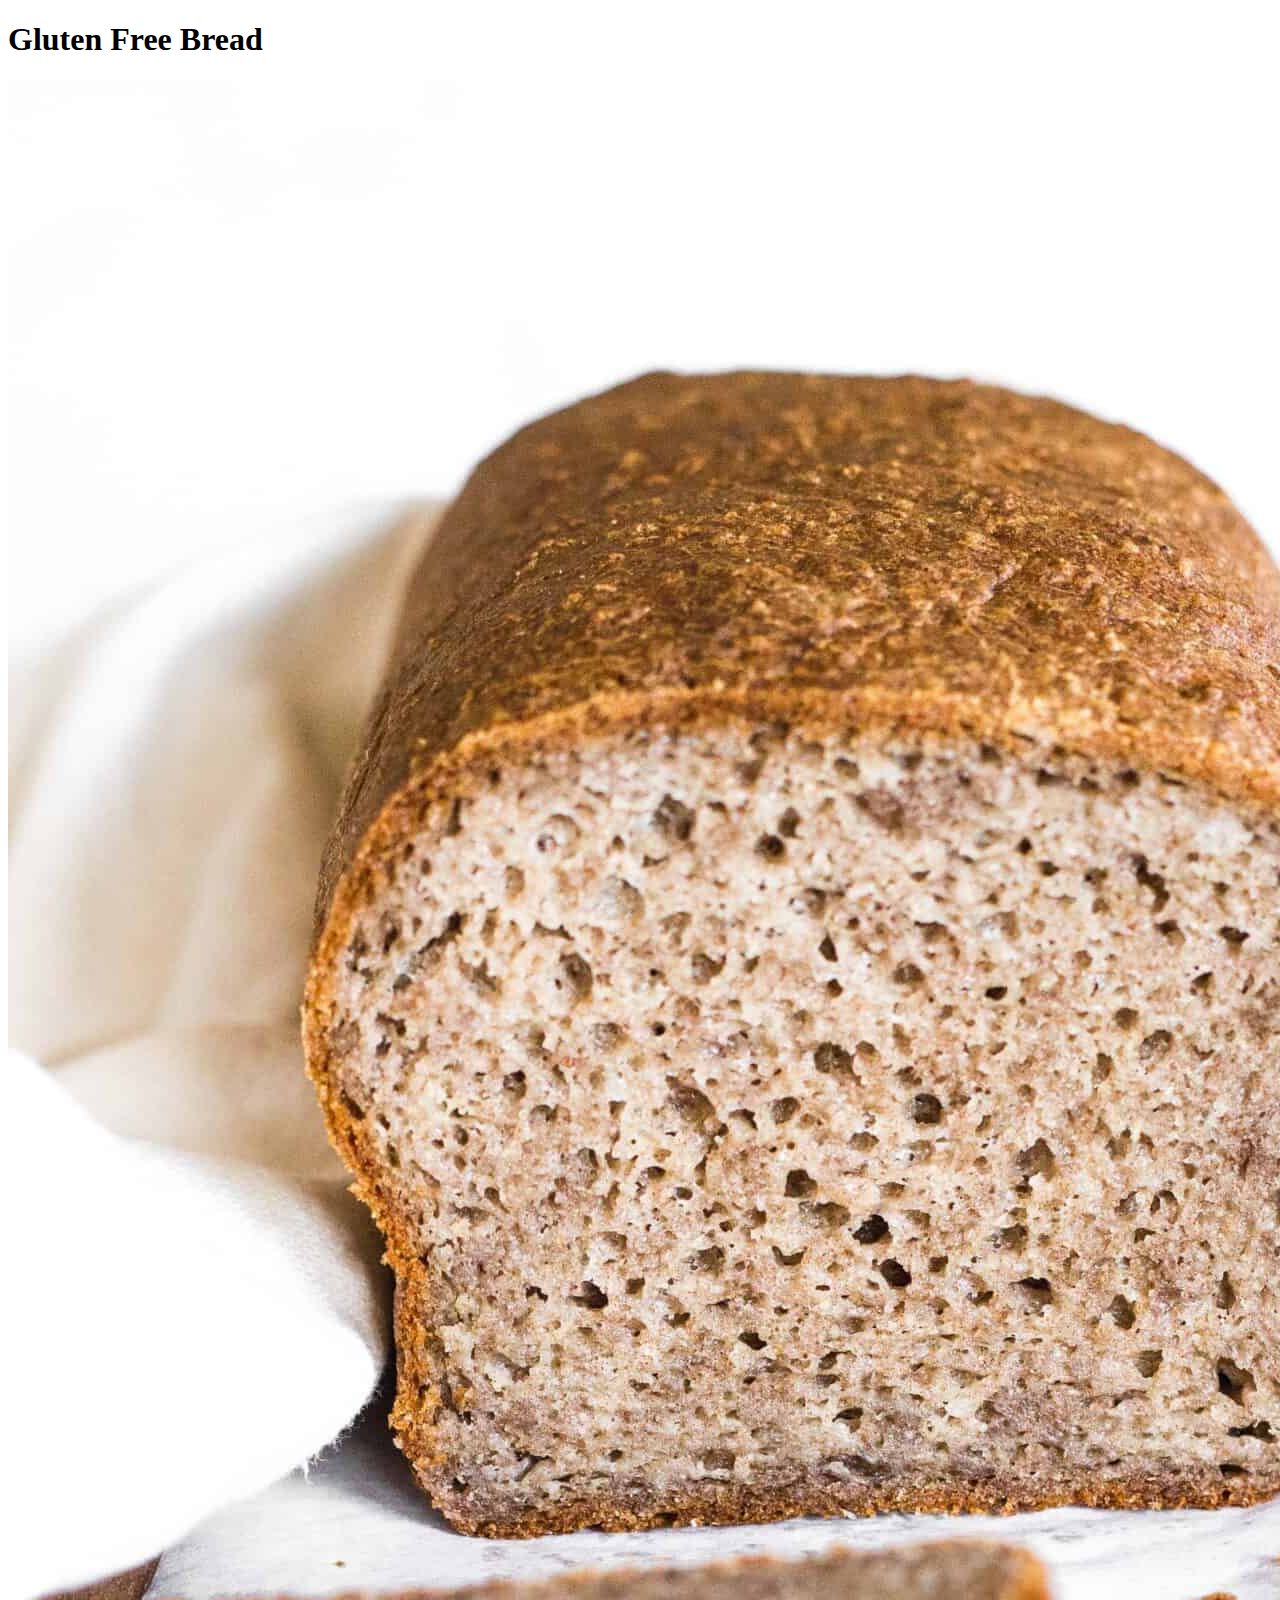
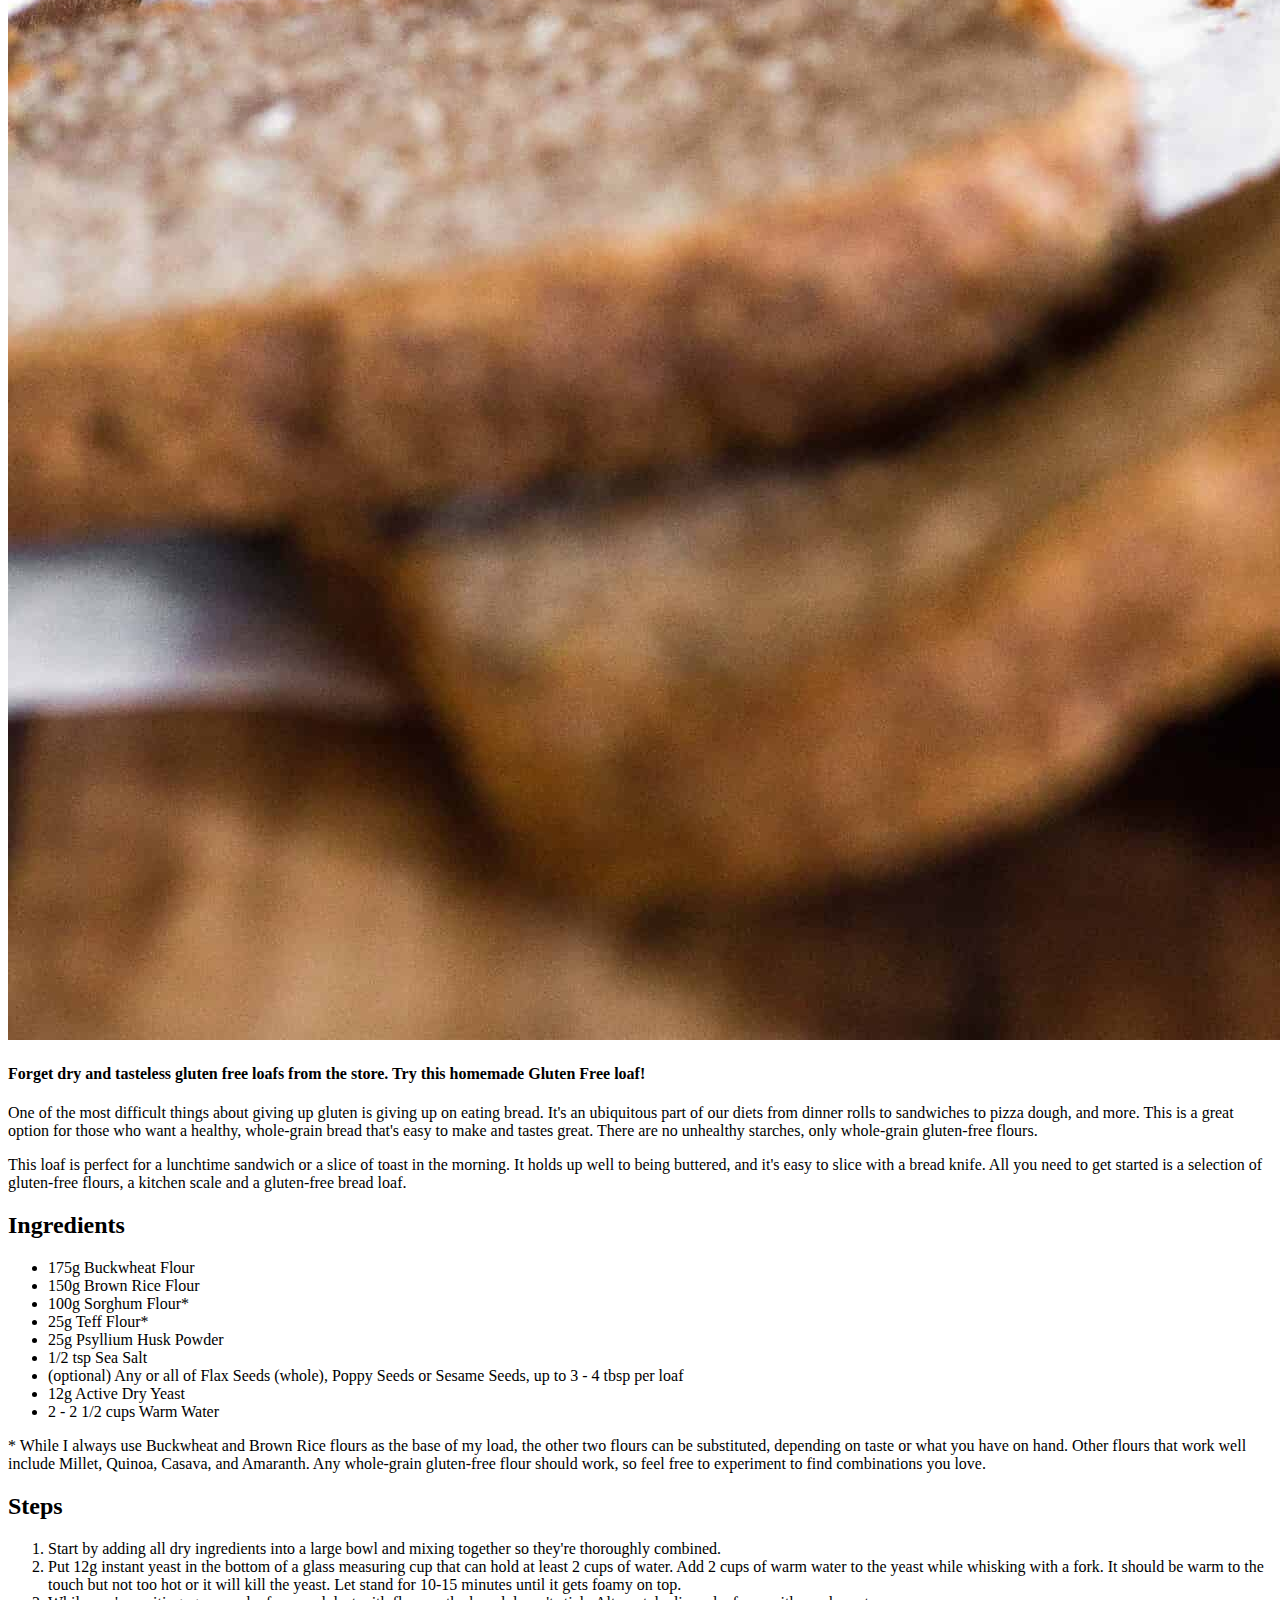
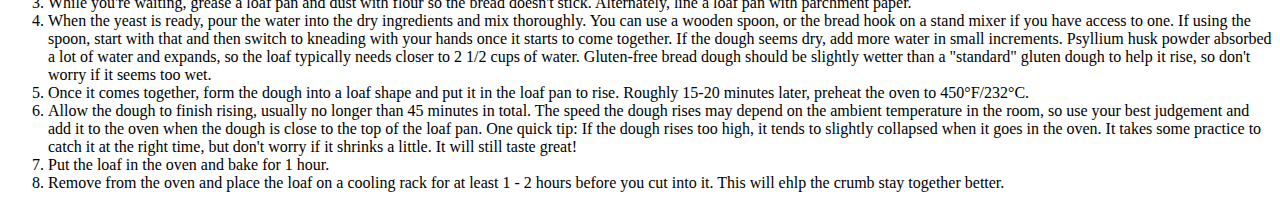
==== recipes/gf-bread.html @ 51695e11 "Add GF Bread Recipe and Associated Image for the page" ====
<!DOCTYPE html>
<html lang="en">
<head>
    <meta charset="utf-8">
    <title>GF Bread</title>
</head>

<body>
    <h1>Gluten Free Bread</h1>
    <img src="../images/gf-bread-placeholder.jpg" alt="Homemade Sliced Gluten Free Bread Loaf">
    <h4>Forget dry and tasteless gluten free loafs from the store. Try this homemade Gluten Free loaf!</h4>

    <p>One of the most difficult things about giving up gluten is giving up on eating bread. It's an ubiquitous part of our diets from
        dinner rolls to sandwiches to pizza dough, and more. This is a great option for those who want a healthy, whole-grain bread that's 
        easy to make and tastes great. There are no unhealthy starches, only whole-grain gluten-free flours.
    </p>

    <p>This loaf is perfect for a lunchtime sandwich or a slice of toast in the morning. It holds up well to being buttered, and it's easy to 
        slice with a bread knife. All you need to get started is a selection of gluten-free flours, a kitchen scale and a gluten-free bread loaf.
    </p>

    <h2>Ingredients</h2>
        <ul>
            <li>175g Buckwheat Flour</li>
            <li>150g Brown Rice Flour</li>
            <li>100g Sorghum Flour*</li>
            <li>25g Teff Flour*</li>
            <li>25g Psyllium Husk Powder</li>
            <li>1/2 tsp Sea Salt</li>
            <li>(optional) Any or all of Flax Seeds (whole), Poppy Seeds or Sesame Seeds, up to 3 - 4 tbsp per loaf</li>
            <li>12g Active Dry Yeast</li>
            <li>2 - 2 1/2 cups Warm Water</li>

        </ul>

        <p>* While I always use Buckwheat and Brown Rice flours as the base of my load, the other two flours can be substituted, depending on taste or what you have on hand.
            Other flours that work well include Millet, Quinoa, Casava, and Amaranth. Any whole-grain gluten-free flour should work, so feel free to experiment to find 
            combinations you love. 
        </p>

    <h2>Steps</h2>
        <ol>
            <li>Start by adding all dry ingredients into a large bowl and mixing together so they're thoroughly combined.</li>
            <li>Put 12g instant yeast in the bottom of a glass measuring cup that can hold at least 2 cups of water. Add 2 cups of warm water to the yeast while whisking with a fork. It should be warm to the touch but not too hot or it will kill the yeast. Let stand for 10-15 minutes until it gets foamy on top.</li>
            <li>While you're waiting, grease a loaf pan and dust with flour so the bread doesn't stick. Alternately, line a loaf pan with parchment paper.</li>
            <li>When the yeast is ready, pour the water into the dry ingredients and mix thoroughly. You can use a wooden spoon, or the bread hook on a stand mixer if you have access to one. If using the spoon, start with that and then switch to kneading with your hands once it starts to come together. If the dough seems dry,
                add more water in small increments. Psyllium husk powder absorbed a lot of water and expands, so the loaf typically needs closer to 2 1/2 cups of water. Gluten-free bread dough should be slightly wetter than a "standard" gluten dough to help it rise, so don't worry if it seems too wet. </li>
            <li>Once it comes together, form the dough into a loaf shape and put it in the loaf pan to rise. Roughly 15-20 minutes later, preheat the oven to 450°F/232°C.</li>
            <li>Allow the dough to finish rising, usually no longer than 45 minutes in total. The speed the dough rises may depend on the ambient temperature in the room, so use your best judgement and add it to the oven when the dough is close to the top of the loaf pan. One quick tip: If the dough rises too high, it tends to slightly collapsed when it goes in the oven. 
                It takes some practice to catch it at the right time, but don't worry if it shrinks a little. It will still taste great!</li>   
            <li>Put the loaf in the oven and bake for 1 hour.</li> 
            <li>Remove from the oven and place the loaf on a cooling rack for at least 1 - 2 hours before you cut into it. This will ehlp the crumb stay together better.</li>
        </ol>


</body>

</html>
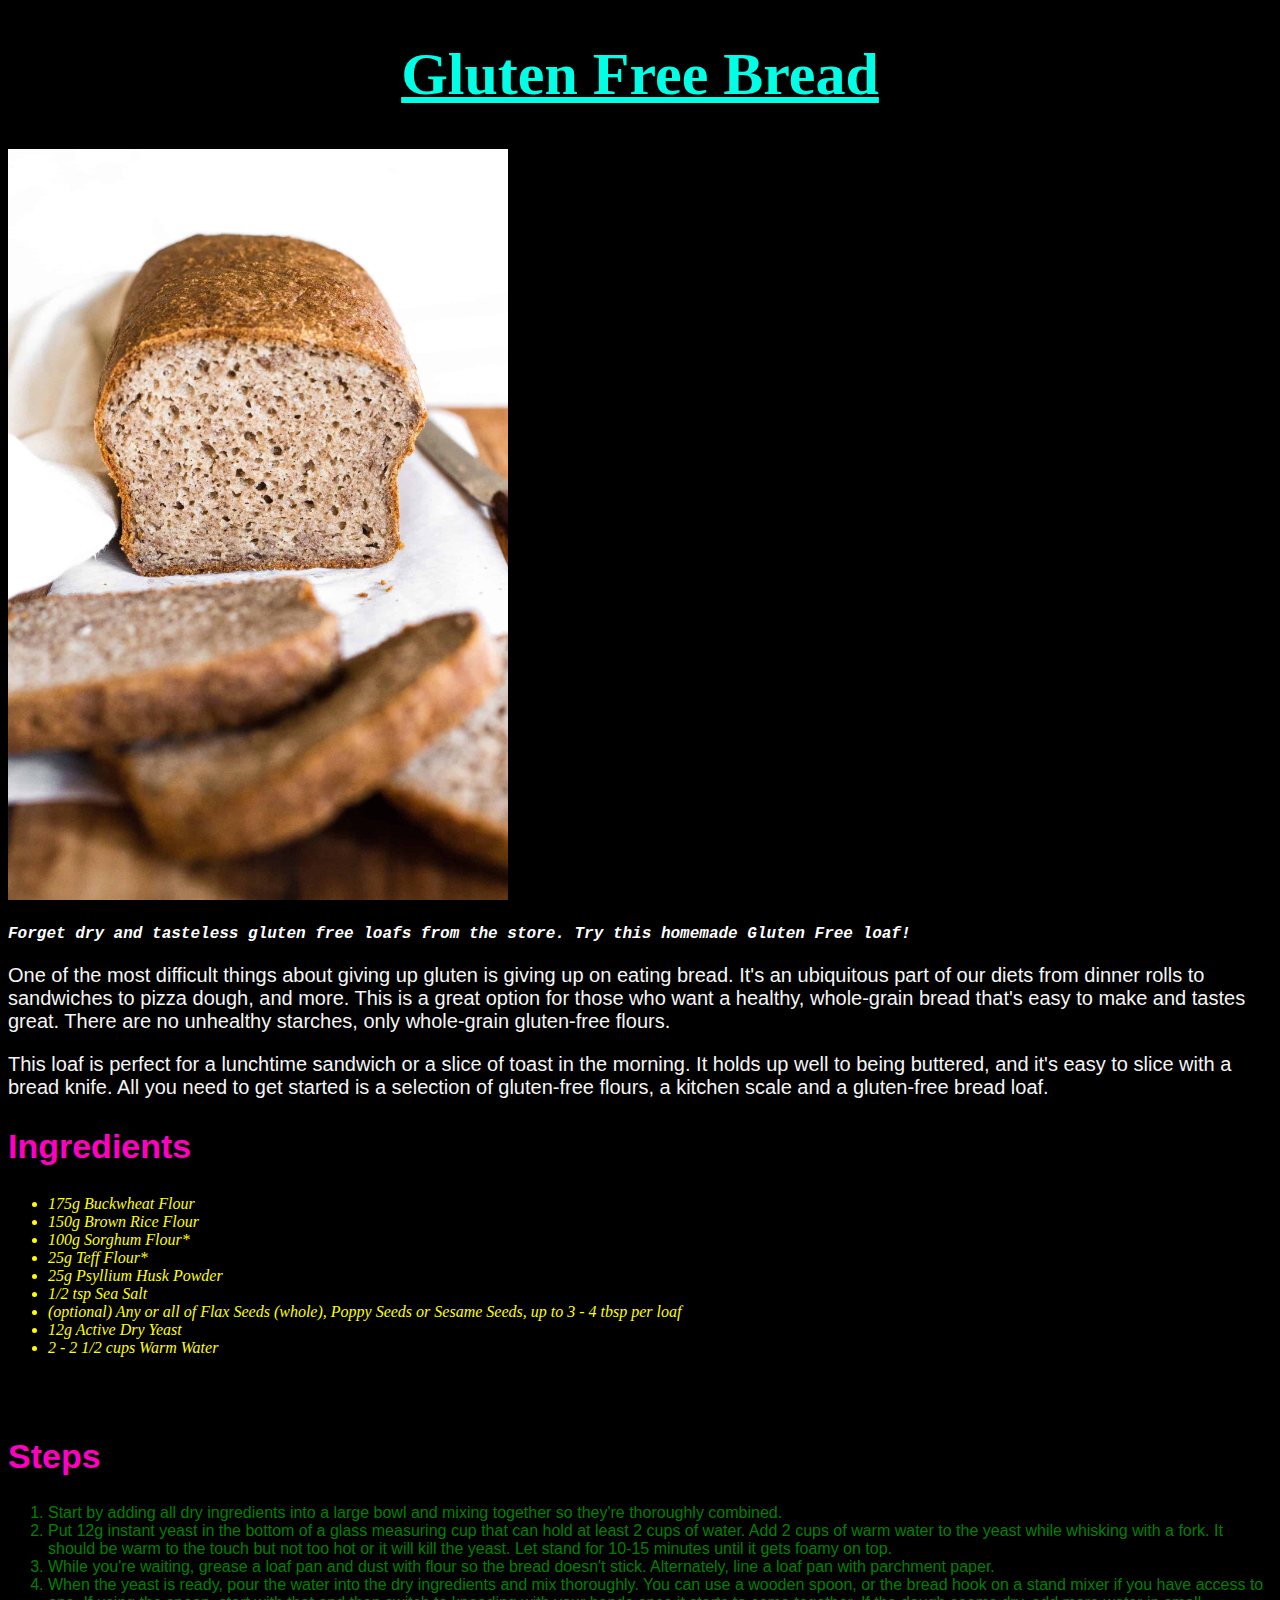
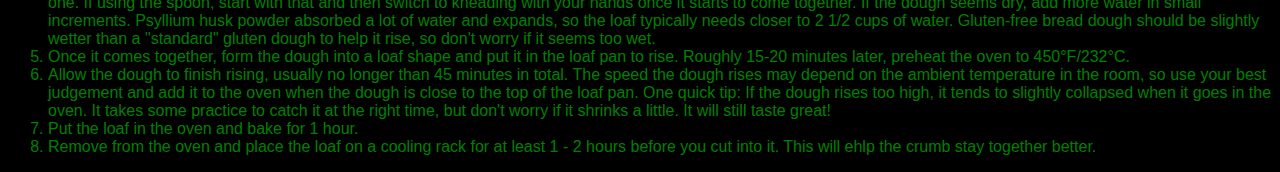
==== commit 00044f86: "Practice creating stylesheet" ====
--- a/recipes/gf-bread.html
+++ b/recipes/gf-bread.html
@@ -3,33 +3,34 @@
 <head>
     <meta charset="utf-8">
     <title>GF Bread</title>
+    <link rel="stylesheet" href="../style.css">
 </head>
 
-<body>
-    <h1>Gluten Free Bread</h1>
+<body class="bgcolor">
+    <h1 class="pagehead">Gluten Free Bread</h1>
     <img src="../images/gf-bread-placeholder.jpg" alt="Homemade Sliced Gluten Free Bread Loaf">
-    <h4>Forget dry and tasteless gluten free loafs from the store. Try this homemade Gluten Free loaf!</h4>
+    <h4 class="caption">Forget dry and tasteless gluten free loafs from the store. Try this homemade Gluten Free loaf!</h4>
 
-    <p>One of the most difficult things about giving up gluten is giving up on eating bread. It's an ubiquitous part of our diets from
+    <p class="text">One of the most difficult things about giving up gluten is giving up on eating bread. It's an ubiquitous part of our diets from
         dinner rolls to sandwiches to pizza dough, and more. This is a great option for those who want a healthy, whole-grain bread that's 
         easy to make and tastes great. There are no unhealthy starches, only whole-grain gluten-free flours.
     </p>
 
-    <p>This loaf is perfect for a lunchtime sandwich or a slice of toast in the morning. It holds up well to being buttered, and it's easy to 
+    <p class="text">This loaf is perfect for a lunchtime sandwich or a slice of toast in the morning. It holds up well to being buttered, and it's easy to 
         slice with a bread knife. All you need to get started is a selection of gluten-free flours, a kitchen scale and a gluten-free bread loaf.
     </p>
 
-    <h2>Ingredients</h2>
-        <ul>
-            <li>175g Buckwheat Flour</li>
-            <li>150g Brown Rice Flour</li>
-            <li>100g Sorghum Flour*</li>
-            <li>25g Teff Flour*</li>
-            <li>25g Psyllium Husk Powder</li>
-            <li>1/2 tsp Sea Salt</li>
-            <li>(optional) Any or all of Flax Seeds (whole), Poppy Seeds or Sesame Seeds, up to 3 - 4 tbsp per loaf</li>
-            <li>12g Active Dry Yeast</li>
-            <li>2 - 2 1/2 cups Warm Water</li>
+    <h2 class="heading">Ingredients</h2>
+        <ul class="list">
+            <li class="unordered">175g Buckwheat Flour</li>
+            <li class="unordered">150g Brown Rice Flour</li>
+            <li class="unordered">100g Sorghum Flour*</li>
+            <li class="unordered">25g Teff Flour*</li>
+            <li class="unordered">25g Psyllium Husk Powder</li>
+            <li class="unordered">1/2 tsp Sea Salt</li>
+            <li class="unordered">(optional) Any or all of Flax Seeds (whole), Poppy Seeds or Sesame Seeds, up to 3 - 4 tbsp per loaf</li>
+            <li class="unordered">12g Active Dry Yeast</li>
+            <li class="unordered">2 - 2 1/2 cups Warm Water</li>
 
         </ul>
 
@@ -38,18 +39,18 @@
             combinations you love. 
         </p>
 
-    <h2>Steps</h2>
-        <ol>
-            <li>Start by adding all dry ingredients into a large bowl and mixing together so they're thoroughly combined.</li>
-            <li>Put 12g instant yeast in the bottom of a glass measuring cup that can hold at least 2 cups of water. Add 2 cups of warm water to the yeast while whisking with a fork. It should be warm to the touch but not too hot or it will kill the yeast. Let stand for 10-15 minutes until it gets foamy on top.</li>
-            <li>While you're waiting, grease a loaf pan and dust with flour so the bread doesn't stick. Alternately, line a loaf pan with parchment paper.</li>
-            <li>When the yeast is ready, pour the water into the dry ingredients and mix thoroughly. You can use a wooden spoon, or the bread hook on a stand mixer if you have access to one. If using the spoon, start with that and then switch to kneading with your hands once it starts to come together. If the dough seems dry,
+    <h2 class="heading">Steps</h2>
+        <ol class="list">
+            <li class="ordered">Start by adding all dry ingredients into a large bowl and mixing together so they're thoroughly combined.</li>
+            <li class="ordered">Put 12g instant yeast in the bottom of a glass measuring cup that can hold at least 2 cups of water. Add 2 cups of warm water to the yeast while whisking with a fork. It should be warm to the touch but not too hot or it will kill the yeast. Let stand for 10-15 minutes until it gets foamy on top.</li>
+            <li class="ordered">While you're waiting, grease a loaf pan and dust with flour so the bread doesn't stick. Alternately, line a loaf pan with parchment paper.</li>
+            <li class="ordered">When the yeast is ready, pour the water into the dry ingredients and mix thoroughly. You can use a wooden spoon, or the bread hook on a stand mixer if you have access to one. If using the spoon, start with that and then switch to kneading with your hands once it starts to come together. If the dough seems dry,
                 add more water in small increments. Psyllium husk powder absorbed a lot of water and expands, so the loaf typically needs closer to 2 1/2 cups of water. Gluten-free bread dough should be slightly wetter than a "standard" gluten dough to help it rise, so don't worry if it seems too wet. </li>
-            <li>Once it comes together, form the dough into a loaf shape and put it in the loaf pan to rise. Roughly 15-20 minutes later, preheat the oven to 450°F/232°C.</li>
-            <li>Allow the dough to finish rising, usually no longer than 45 minutes in total. The speed the dough rises may depend on the ambient temperature in the room, so use your best judgement and add it to the oven when the dough is close to the top of the loaf pan. One quick tip: If the dough rises too high, it tends to slightly collapsed when it goes in the oven. 
+            <li class="ordered">Once it comes together, form the dough into a loaf shape and put it in the loaf pan to rise. Roughly 15-20 minutes later, preheat the oven to 450°F/232°C.</li>
+            <li class="ordered">Allow the dough to finish rising, usually no longer than 45 minutes in total. The speed the dough rises may depend on the ambient temperature in the room, so use your best judgement and add it to the oven when the dough is close to the top of the loaf pan. One quick tip: If the dough rises too high, it tends to slightly collapsed when it goes in the oven. 
                 It takes some practice to catch it at the right time, but don't worry if it shrinks a little. It will still taste great!</li>   
-            <li>Put the loaf in the oven and bake for 1 hour.</li> 
-            <li>Remove from the oven and place the loaf on a cooling rack for at least 1 - 2 hours before you cut into it. This will ehlp the crumb stay together better.</li>
+            <li class="ordered">Put the loaf in the oven and bake for 1 hour.</li> 
+            <li class="ordered">Remove from the oven and place the loaf on a cooling rack for at least 1 - 2 hours before you cut into it. This will ehlp the crumb stay together better.</li>
         </ol>
 
 
--- a/style.css
+++ b/style.css
@@ -0,0 +1,85 @@
+.recipehead, 
+.pagehead {
+    font-family: Georgia, serif;
+    font-weight: bold;
+    font-size: 60px;
+    text-align: center;
+    text-decoration: underline;
+}
+
+.recipehead {
+    color: rgb(174, 0, 255);
+}
+
+.pagehead {
+    color: rgb(0, 255, 229);
+}
+
+.recipeitem {
+    font-family: Verdana, Arial, sans-serif;
+    font-size: 38px;
+    list-style-type: none;
+}
+
+.caption {
+    font-family: 'Courier New', Courier, monospace;
+    font-style: italic;
+    font-size: 16px;
+    color: white;
+}
+
+.text {
+    font-family: Arial, Helvetica, sans-serif;
+    color: whitesmoke; 
+    font-size: 20px;
+}
+
+.heading {
+    font-family: Helvetica, Verdana, sans-serif;
+    font-weight: bold;
+    font-size: 34px;
+    color:rgb(255, 0, 195)
+}
+
+.list .unordered {
+    font-family: Georgia, 'Times New Roman', Times, serif;
+    font-size: 16px;
+    font-style: italic;
+    color:rgb(255, 255, 0);
+}
+
+.list .ordered {
+    font-family: Arial, Helvetica, sans-serif; 
+    font-size: 16px;
+    color: green;
+}
+
+.bgcolor {
+    background-color: black;
+}
+
+a {
+    color:rgb(17, 255, 0)
+}
+
+a:link {
+    text-decoration: none;
+}
+
+a:visited {
+    text-decoration: none
+}
+
+a:hover {
+    text-decoration: underline;
+}
+
+a:active {
+    text-decoration: none;
+}
+
+img {
+    width: 500px;
+    height: auto;
+    text-align: center;
+}
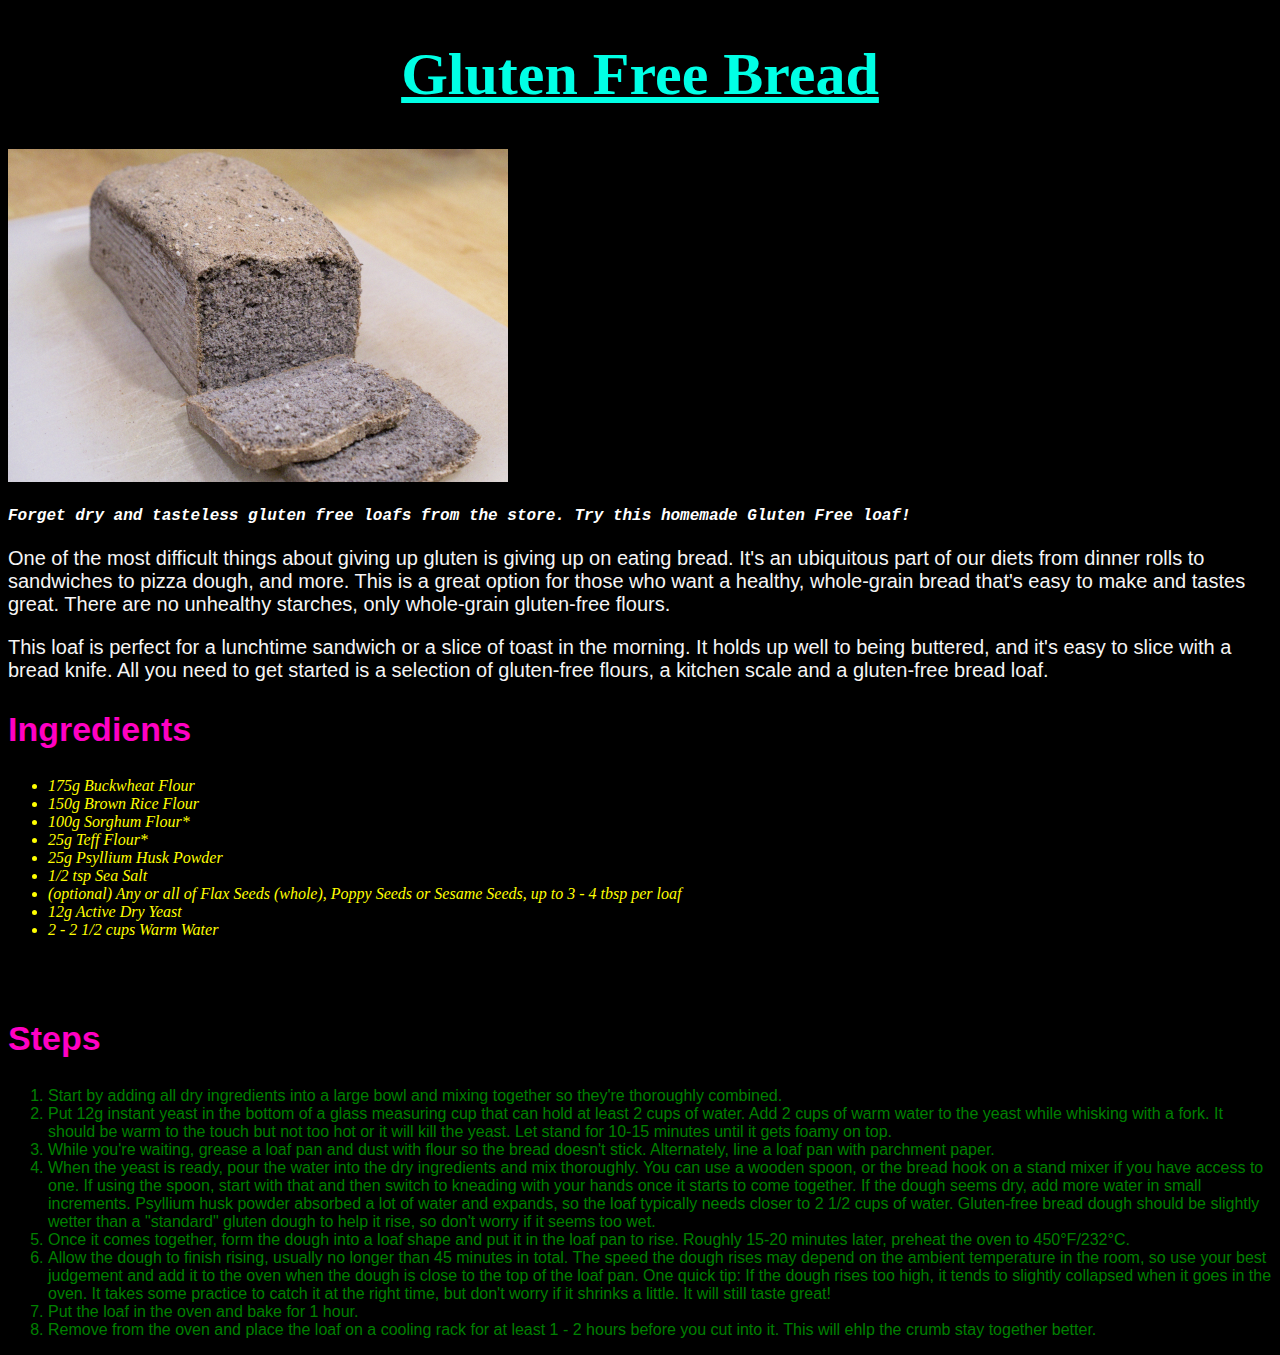
==== commit 3d81dd3f: "Updated bread folder in images folder and onrecipe page" ====
--- a/recipes/gf-bread.html
+++ b/recipes/gf-bread.html
@@ -8,7 +8,7 @@
 
 <body class="bgcolor">
     <h1 class="pagehead">Gluten Free Bread</h1>
-    <img src="../images/gf-bread-placeholder.jpg" alt="Homemade Sliced Gluten Free Bread Loaf">
+    <img src="../images/Guneratne_2022.08.11_5007138.jpg" alt="Homemade Sliced Gluten Free Bread Loaf">
     <h4 class="caption">Forget dry and tasteless gluten free loafs from the store. Try this homemade Gluten Free loaf!</h4>
 
     <p class="text">One of the most difficult things about giving up gluten is giving up on eating bread. It's an ubiquitous part of our diets from
